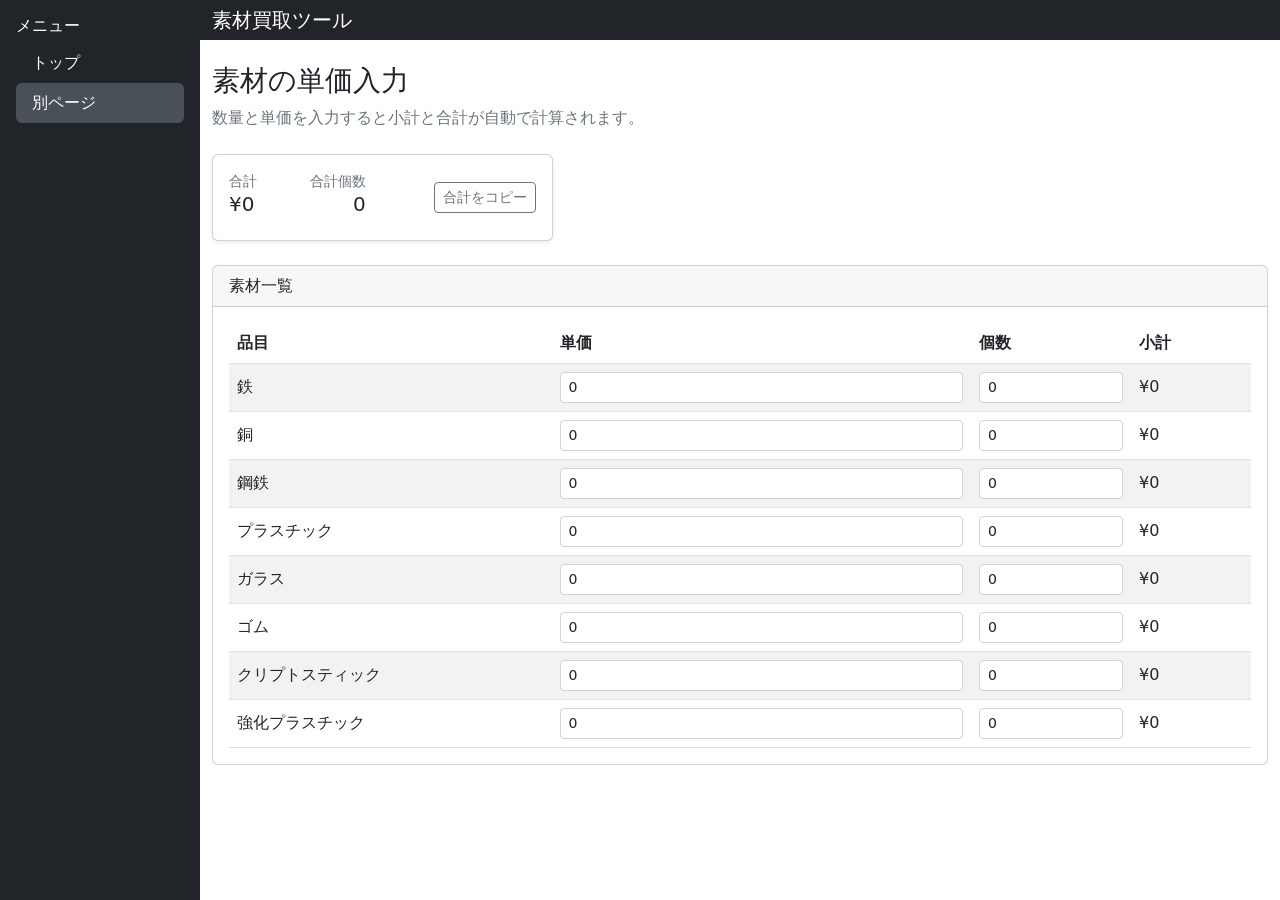
==== other.html @ 58b33287 "素材追加" ====
<!DOCTYPE html>
<html lang="ja">
<head>
  <meta charset="utf-8" />
  <meta name="viewport" content="width=device-width, initial-scale=1" />
  <title>素材買取ツール</title>
  <meta name="description" content="KatacityFish Dashboard - 素材買取" />

  <!-- Bootstrap (CDN) -->
  <link href="https://cdn.jsdelivr.net/npm/bootstrap@5.3.2/dist/css/bootstrap.min.css" rel="stylesheet">
  <link href="css/styles.css" rel="stylesheet" />
</head>
<body>
  <div class="d-flex">
    <nav id="sidebar" class="bg-dark text-white p-3" style="min-width:200px;">
      <h2 class="h6 text-white">メニュー</h2>
      <ul class="nav nav-pills flex-column">
        <li class="nav-item"><a class="nav-link text-white" href="index.html">トップ</a></li>
        <li class="nav-item"><a class="nav-link text-white active" href="other.html">別ページ</a></li>
      </ul>
    </nav>

    <div class="flex-grow-1">
      <header class="bg-dark text-white py-2">
        <div class="container">
          <div class="d-flex align-items-center">
            <h1 class="h5 mb-0">素材買取ツール</h1>
          </div>
        </div>
      </header>

      <main class="container py-4">
        <!-- 説明 -->
        <header class="mb-4">
          <h1 class="h3">素材の単価入力</h1>
          <p class="text-muted">数量と単価を入力すると小計と合計が自動で計算されます。</p>
        </header>

        <!-- 合計表示 -->
        <div class="row mb-4 g-3">
          <div class="col-sm-6 col-md-4">
            <div class="card shadow-sm">
              <div class="card-body d-flex justify-content-between align-items-center">
                <div>
                  <div class="text-muted small">合計</div>
                  <div id="totalAmount" class="h5 monospace">¥0</div>
                </div>
                <div class="text-end">
                  <div class="text-muted small">合計個数</div>
                  <div id="totalQuantity" class="h5 monospace">0</div>
                </div>
                <div class="ms-3">
                  <button id="copyTotalBtn" class="btn btn-sm btn-outline-secondary">合計をコピー</button>
                </div>
              </div>
            </div>
          </div>
        </div>

        <!-- 素材一覧テーブル -->
        <section>
          <div class="card mb-3">
            <div class="card-header">素材一覧</div>
            <div class="card-body table-responsive">
              <table id="materialsTable" class="table table-striped align-middle mb-0">
                <thead>
                  <tr><th>品目</th><th>単価</th><th style="width:160px">個数</th><th style="width:120px">小計</th></tr>
                </thead>
                <tbody>
                  <tr><td>鉄</td><td><input class="form-control form-control-sm small-input price-input" type="number" min="0" value="0"></td><td><input class="form-control form-control-sm small-input qty-input" type="number" min="0" value="0"></td><td class="monospace row-subtotal">¥0</td></tr>
                  <tr><td>銅</td><td><input class="form-control form-control-sm small-input price-input" type="number" min="0" value="0"></td><td><input class="form-control form-control-sm small-input qty-input" type="number" min="0" value="0"></td><td class="monospace row-subtotal">¥0</td></tr>
                  <tr><td>鋼鉄</td><td><input class="form-control form-control-sm small-input price-input" type="number" min="0" value="0"></td><td><input class="form-control form-control-sm small-input qty-input" type="number" min="0" value="0"></td><td class="monospace row-subtotal">¥0</td></tr>
                  <tr><td>プラスチック</td><td><input class="form-control form-control-sm small-input price-input" type="number" min="0" value="0"></td><td><input class="form-control form-control-sm small-input qty-input" type="number" min="0" value="0"></td><td class="monospace row-subtotal">¥0</td></tr>
                  <tr><td>ガラス</td><td><input class="form-control form-control-sm small-input price-input" type="number" min="0" value="0"></td><td><input class="form-control form-control-sm small-input qty-input" type="number" min="0" value="0"></td><td class="monospace row-subtotal">¥0</td></tr>
                  <tr><td>ゴム</td><td><input class="form-control form-control-sm small-input price-input" type="number" min="0" value="0"></td><td><input class="form-control form-control-sm small-input qty-input" type="number" min="0" value="0"></td><td class="monospace row-subtotal">¥0</td></tr>
                  <tr><td>クリプトスティック</td><td><input class="form-control form-control-sm small-input price-input" type="number" min="0" value="0"></td><td><input class="form-control form-control-sm small-input qty-input" type="number" min="0" value="0"></td><td class="monospace row-subtotal">¥0</td></tr>
                  <tr><td>強化プラスチック</td><td><input class="form-control form-control-sm small-input price-input" type="number" min="0" value="0"></td><td><input class="form-control form-control-sm small-input qty-input" type="number" min="0" value="0"></td><td class="monospace row-subtotal">¥0</td></tr>
                </tbody>
              </table>
            </div>
          </div>
        </section>
      </main>
    </div>
  </div>

  <script>
    // フォーマット
    function formatYen(n){ return '¥' + Number(n).toLocaleString('ja-JP'); }

    // 合計・小計更新
    function updateTotals(){
      const qtyInputs = Array.from(document.querySelectorAll('.qty-input'));
      let totalQty = 0;
      let totalAmount = 0;
      qtyInputs.forEach(input => {
        let price = 0;
        const priceInput = input.closest('tr')?.querySelector('.price-input');
        if (priceInput) price = Number(priceInput.value) || 0;
        else price = Number(input.dataset.price) || 0;
        let qty = parseInt(input.value, 10);
        if (isNaN(qty) || qty < 0) { qty = 0; input.value = 0; }
        totalQty += qty;
        const subtotal = price * qty;
        totalAmount += subtotal;
        const row = input.closest('tr');
        if (row){
          const subEl = row.querySelector('.row-subtotal');
          if (subEl) subEl.textContent = formatYen(subtotal);
        }
      });
      document.getElementById('totalQuantity').textContent = totalQty;
      document.getElementById('totalAmount').textContent = formatYen(totalAmount);
    }

    async function copyTotal(){
      const totalEl = document.getElementById('totalAmount');
      if (!totalEl) return;
      const text = totalEl.textContent || '';
      try {
        await navigator.clipboard.writeText(text);
        const btn = document.getElementById('copyTotalBtn');
        const prev = btn.textContent;
        btn.textContent = 'コピー済';
        btn.disabled = true;
        setTimeout(()=>{ btn.textContent = prev; btn.disabled = false; }, 1200);
      } catch (err) {
        const ta = document.createElement('textarea');
        ta.value = text;
        document.body.appendChild(ta);
        ta.select();
        try { document.execCommand('copy'); } catch(e){}
        ta.remove();
      }
    }

    document.addEventListener('DOMContentLoaded', function(){
      document.getElementById('copyTotalBtn')?.addEventListener('click', copyTotal);
      document.addEventListener('input', function(e){
        if (e.target && e.target.classList && e.target.classList.contains('qty-input')) {
          updateTotals();
        }
      });
      updateTotals();
    });
  </script>

  <script src="https://cdn.jsdelivr.net/npm/bootstrap@5.3.2/dist/js/bootstrap.bundle.min.js"></script>
</body>
</html>
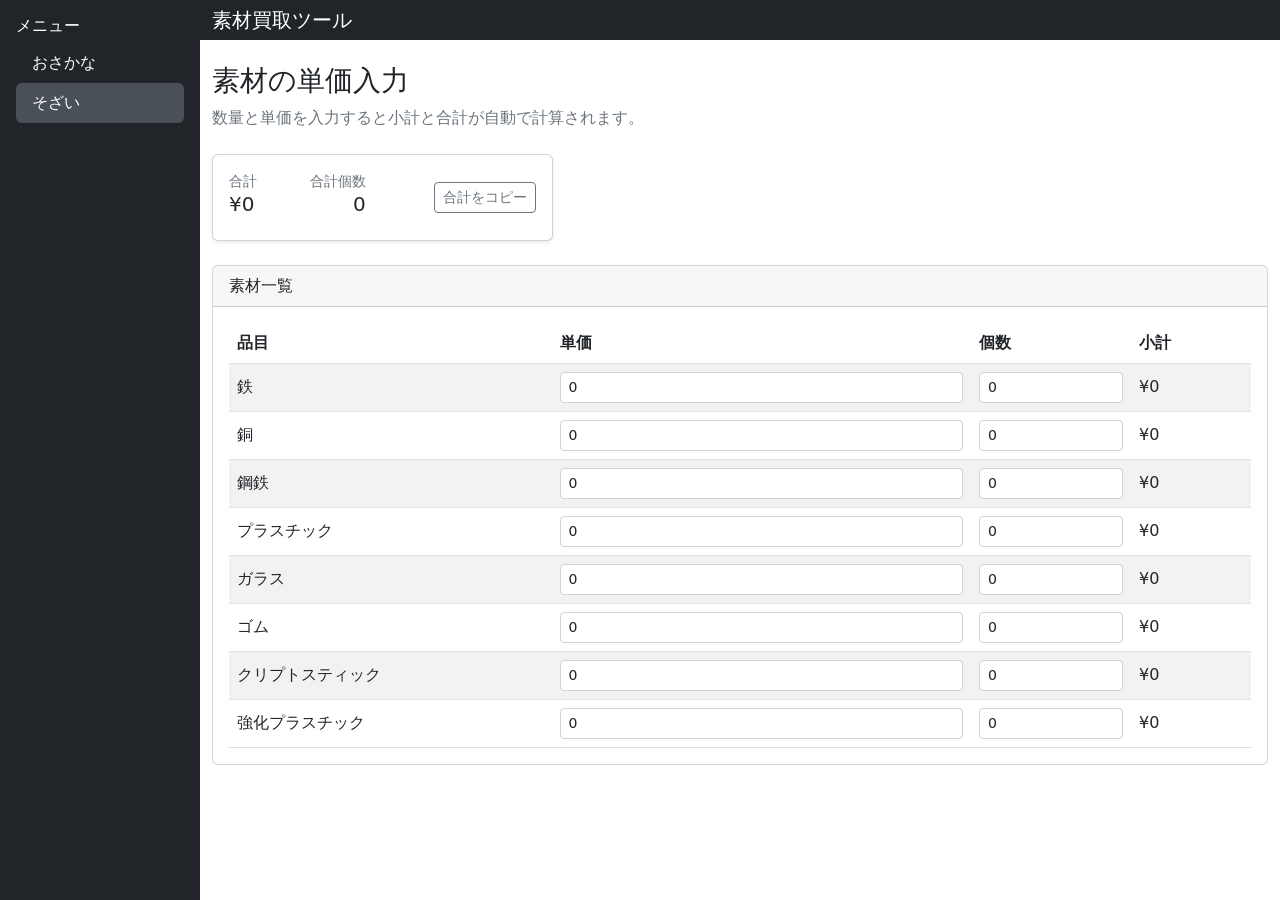
==== commit a3a76677: "軽微な修正" ====
--- a/other.html
+++ b/other.html
@@ -15,8 +15,8 @@
     <nav id="sidebar" class="bg-dark text-white p-3" style="min-width:200px;">
       <h2 class="h6 text-white">メニュー</h2>
       <ul class="nav nav-pills flex-column">
-        <li class="nav-item"><a class="nav-link text-white" href="index.html">トップ</a></li>
-        <li class="nav-item"><a class="nav-link text-white active" href="other.html">別ページ</a></li>
+        <li class="nav-item"><a class="nav-link text-white" href="index.html">おさかな</a></li>
+        <li class="nav-item"><a class="nav-link text-white active" href="other.html">そざい</a></li>
       </ul>
     </nav>
 
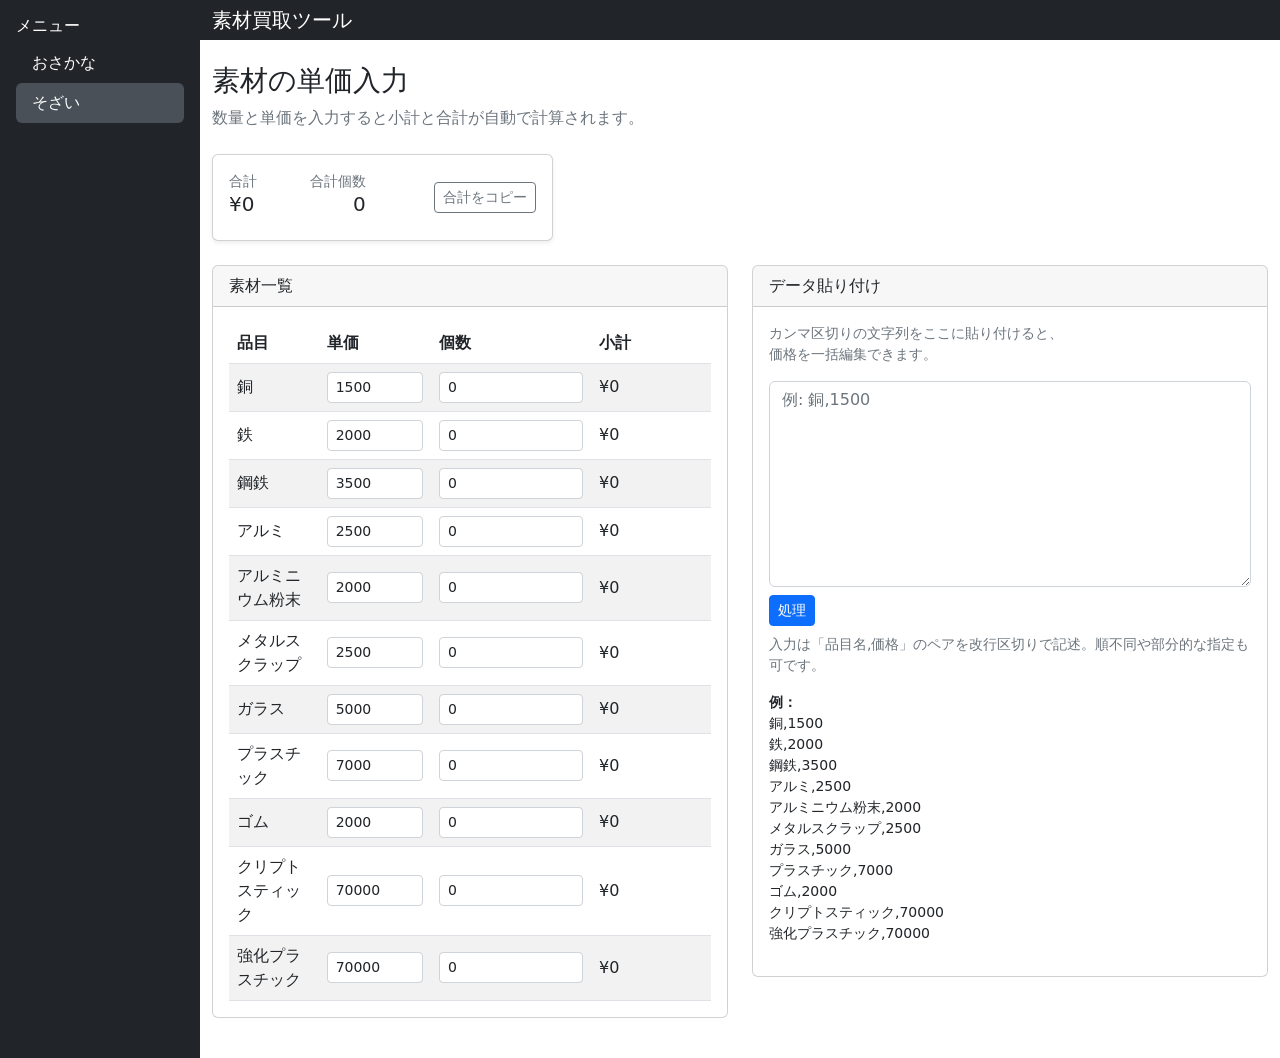
==== commit ad4896b4: "Add import panel and price update functionality" ====
--- a/other.html
+++ b/other.html
@@ -58,25 +58,50 @@
         </div>
 
         <!-- 素材一覧テーブル -->
-        <section>
-          <div class="card mb-3">
-            <div class="card-header">素材一覧</div>
-            <div class="card-body table-responsive">
-              <table id="materialsTable" class="table table-striped align-middle mb-0">
+          <section>
+            <!-- 幅をおさかなページと揃え、右寄せにするために列を限定 -->
+            <div class="row">
+              <div class="col-md-6">
+                <div class="card mb-3">
+                  <div class="card-header">素材一覧</div>
+                  <div class="card-body table-responsive">
+                    <table id="materialsTable" class="table table-striped align-middle mb-0">
                 <thead>
                   <tr><th>品目</th><th>単価</th><th style="width:160px">個数</th><th style="width:120px">小計</th></tr>
                 </thead>
                 <tbody>
-                  <tr><td>鉄</td><td><input class="form-control form-control-sm small-input price-input" type="number" min="0" value="0"></td><td><input class="form-control form-control-sm small-input qty-input" type="number" min="0" value="0"></td><td class="monospace row-subtotal">¥0</td></tr>
-                  <tr><td>銅</td><td><input class="form-control form-control-sm small-input price-input" type="number" min="0" value="0"></td><td><input class="form-control form-control-sm small-input qty-input" type="number" min="0" value="0"></td><td class="monospace row-subtotal">¥0</td></tr>
-                  <tr><td>鋼鉄</td><td><input class="form-control form-control-sm small-input price-input" type="number" min="0" value="0"></td><td><input class="form-control form-control-sm small-input qty-input" type="number" min="0" value="0"></td><td class="monospace row-subtotal">¥0</td></tr>
-                  <tr><td>プラスチック</td><td><input class="form-control form-control-sm small-input price-input" type="number" min="0" value="0"></td><td><input class="form-control form-control-sm small-input qty-input" type="number" min="0" value="0"></td><td class="monospace row-subtotal">¥0</td></tr>
-                  <tr><td>ガラス</td><td><input class="form-control form-control-sm small-input price-input" type="number" min="0" value="0"></td><td><input class="form-control form-control-sm small-input qty-input" type="number" min="0" value="0"></td><td class="monospace row-subtotal">¥0</td></tr>
-                  <tr><td>ゴム</td><td><input class="form-control form-control-sm small-input price-input" type="number" min="0" value="0"></td><td><input class="form-control form-control-sm small-input qty-input" type="number" min="0" value="0"></td><td class="monospace row-subtotal">¥0</td></tr>
-                  <tr><td>クリプトスティック</td><td><input class="form-control form-control-sm small-input price-input" type="number" min="0" value="0"></td><td><input class="form-control form-control-sm small-input qty-input" type="number" min="0" value="0"></td><td class="monospace row-subtotal">¥0</td></tr>
-                  <tr><td>強化プラスチック</td><td><input class="form-control form-control-sm small-input price-input" type="number" min="0" value="0"></td><td><input class="form-control form-control-sm small-input qty-input" type="number" min="0" value="0"></td><td class="monospace row-subtotal">¥0</td></tr>
+                  <tr><td>銅</td><td><input class="form-control form-control-sm small-input price-input" type="number" min="0" value="1500"></td><td><input class="form-control form-control-sm small-input qty-input" type="number" min="0" value="0"></td><td class="monospace row-subtotal">¥0</td></tr>
+                  <tr><td>鉄</td><td><input class="form-control form-control-sm small-input price-input" type="number" min="0" value="2000"></td><td><input class="form-control form-control-sm small-input qty-input" type="number" min="0" value="0"></td><td class="monospace row-subtotal">¥0</td></tr>
+                  <tr><td>鋼鉄</td><td><input class="form-control form-control-sm small-input price-input" type="number" min="0" value="3500"></td><td><input class="form-control form-control-sm small-input qty-input" type="number" min="0" value="0"></td><td class="monospace row-subtotal">¥0</td></tr>
+                  <tr><td>アルミ</td><td><input class="form-control form-control-sm small-input price-input" type="number" min="0" value="2500"></td><td><input class="form-control form-control-sm small-input qty-input" type="number" min="0" value="0"></td><td class="monospace row-subtotal">¥0</td></tr>
+                  <tr><td>アルミニウム粉末</td><td><input class="form-control form-control-sm small-input price-input" type="number" min="0" value="2000"></td><td><input class="form-control form-control-sm small-input qty-input" type="number" min="0" value="0"></td><td class="monospace row-subtotal">¥0</td></tr>
+                  <tr><td>メタルスクラップ</td><td><input class="form-control form-control-sm small-input price-input" type="number" min="0" value="2500"></td><td><input class="form-control form-control-sm small-input qty-input" type="number" min="0" value="0"></td><td class="monospace row-subtotal">¥0</td></tr>
+                  <tr><td>ガラス</td><td><input class="form-control form-control-sm small-input price-input" type="number" min="0" value="5000"></td><td><input class="form-control form-control-sm small-input qty-input" type="number" min="0" value="0"></td><td class="monospace row-subtotal">¥0</td></tr>
+                  <tr><td>プラスチック</td><td><input class="form-control form-control-sm small-input price-input" type="number" min="0" value="7000"></td><td><input class="form-control form-control-sm small-input qty-input" type="number" min="0" value="0"></td><td class="monospace row-subtotal">¥0</td></tr>
+                  <tr><td>ゴム</td><td><input class="form-control form-control-sm small-input price-input" type="number" min="0" value="2000"></td><td><input class="form-control form-control-sm small-input qty-input" type="number" min="0" value="0"></td><td class="monospace row-subtotal">¥0</td></tr>
+                  <tr><td>クリプトスティック</td><td><input class="form-control form-control-sm small-input price-input" type="number" min="0" value="70000" placeholder="70000～90000"></td><td><input class="form-control form-control-sm small-input qty-input" type="number" min="0" value="0"></td><td class="monospace row-subtotal">¥0</td></tr>
+                  <tr><td>強化プラスチック</td><td><input class="form-control form-control-sm small-input price-input" type="number" min="0" value="70000" placeholder="70000～90000"></td><td><input class="form-control form-control-sm small-input qty-input" type="number" min="0" value="0"></td><td class="monospace row-subtotal">¥0</td></tr>
                 </tbody>
               </table>
+                  </div>
+                </div>
+              </div> <!-- .col-md-6 -->
+
+              <!-- 右側テキスト入力用パネル（将来インポート機能などを実装予定） -->
+              <div class="col-md-6">
+                <div class="card mb-3">
+                  <div class="card-header">データ貼り付け</div>
+                  <div class="card-body">
+                    <p class="small text-muted">カンマ区切りの文字列をここに貼り付けると、<br>価格を一括編集できます。</p>
+                    <textarea id="importArea" class="form-control" rows="8" placeholder="例: 銅,1500"></textarea>
+                    <button id="processImportBtn" class="btn btn-sm btn-primary mt-2">処理</button>
+                    <div id="importMessage" class="mt-2 text-success"></div>
+                    <p class="small text-muted mt-2">入力は「品目名,価格」のペアを改行区切りで記述。順不同や部分的な指定も可です。</p>
+                    <p class="small"><strong>例：</strong><br>銅,1500<br>鉄,2000<br>鋼鉄,3500<br>アルミ,2500<br>アルミニウム粉末,2000<br>メタルスクラップ,2500<br>ガラス,5000<br>プラスチック,7000<br>ゴム,2000<br>クリプトスティック,70000<br>強化プラスチック,70000</p>
+                  </div>
+                </div>
+              </div> <!-- .col-md-6 -->
+            </div> <!-- .row -->
             </div>
           </div>
         </section>
@@ -141,6 +166,38 @@
           updateTotals();
         }
       });
+      // 取り込み処理ボタン
+      document.getElementById('processImportBtn')?.addEventListener('click', function(){
+        const text = document.getElementById('importArea')?.value || '';
+        const lines = text.split(/\r?\n/);
+        let updated = 0;
+        lines.forEach(line => {
+          const parts = line.split(',');
+          if (parts.length >= 2) {
+            const name = parts[0].trim();
+            const num = Number(parts[1].trim());
+            if (name && !isNaN(num)) {
+              // 該当する行を探す
+              const row = Array.from(document.querySelectorAll('#materialsTable tbody tr'))
+                .find(tr => tr.cells[0].textContent.trim() === name);
+              if (row) {
+                const priceInput = row.querySelector('.price-input');
+                if (priceInput) {
+                  priceInput.value = num;
+                  updated++;
+                }
+              }
+            }
+          }
+        });
+        const msgEl = document.getElementById('importMessage');
+        if (updated > 0) {
+          updateTotals();
+          if (msgEl) msgEl.textContent = updated + ' 件の価格を更新しました。';
+        } else {
+          if (msgEl) msgEl.textContent = '更新できる項目がありませんでした。';
+        }
+      });
       updateTotals();
     });
   </script>
